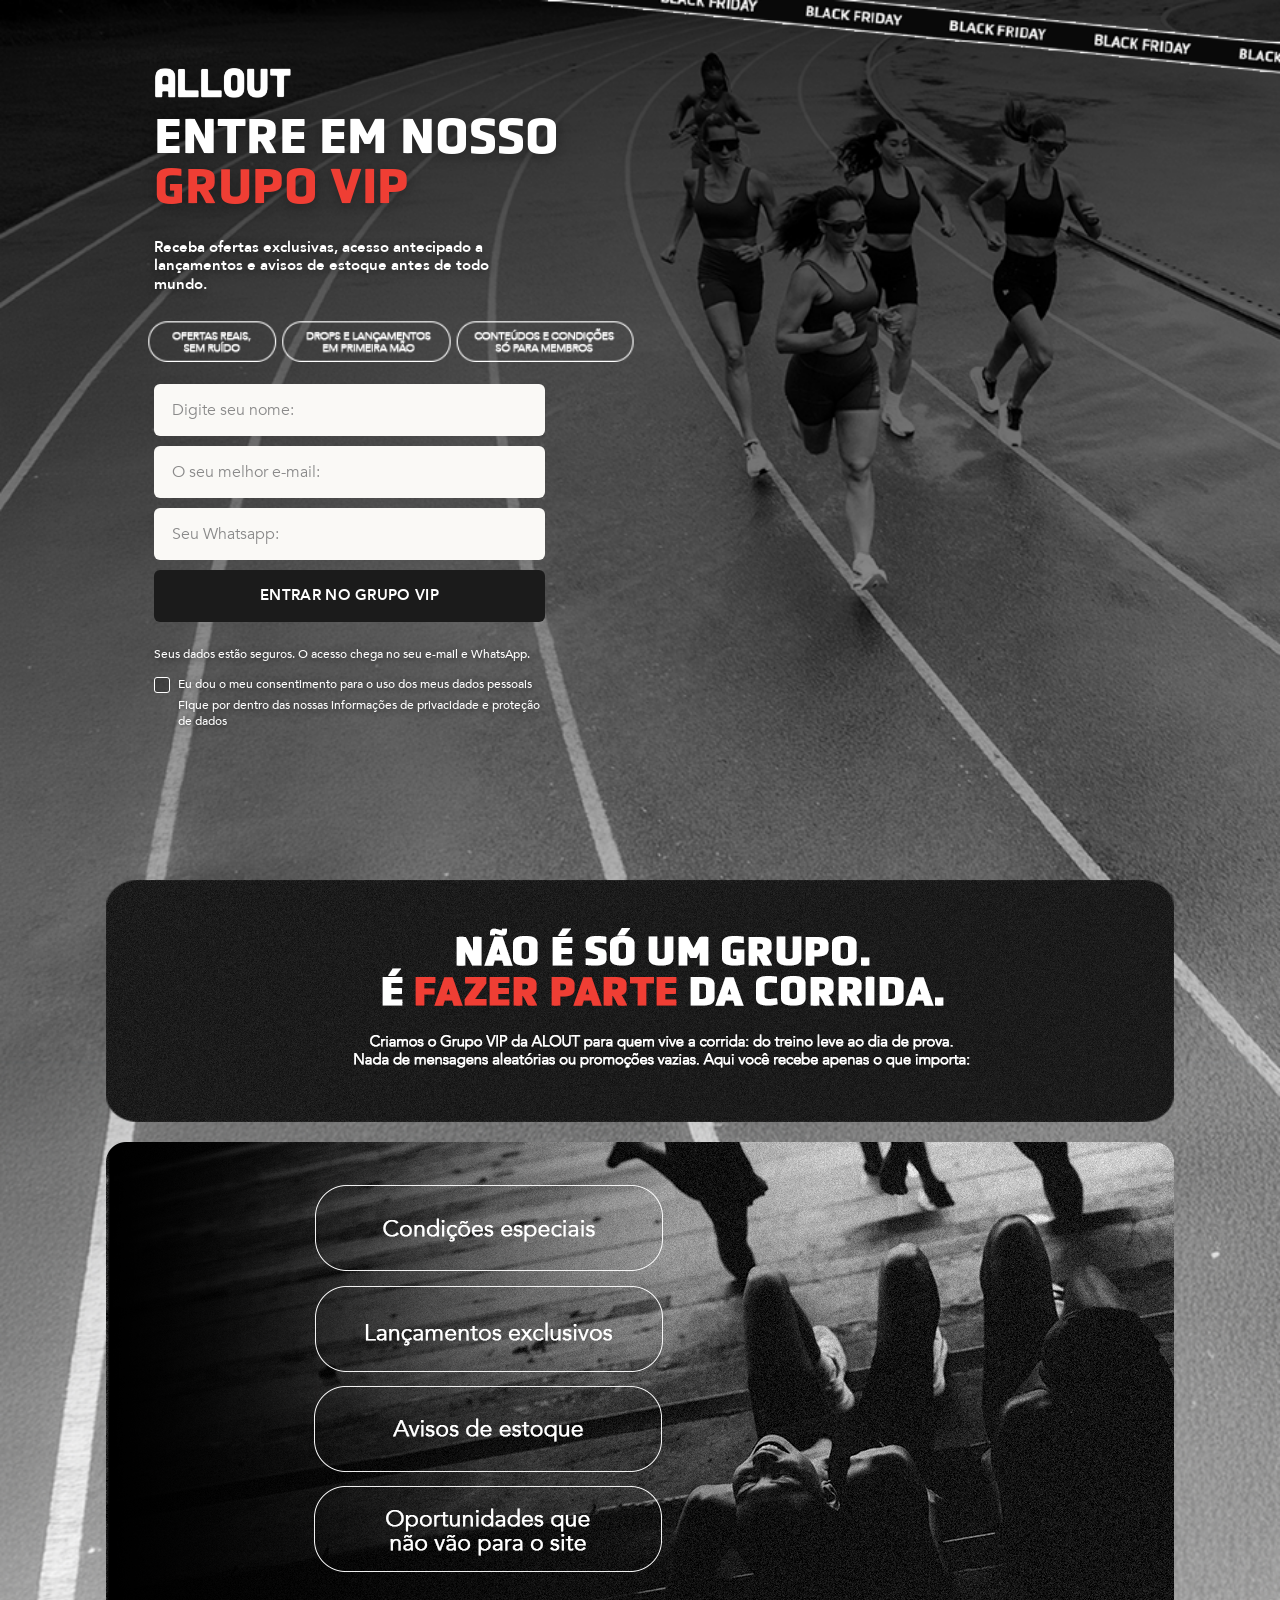
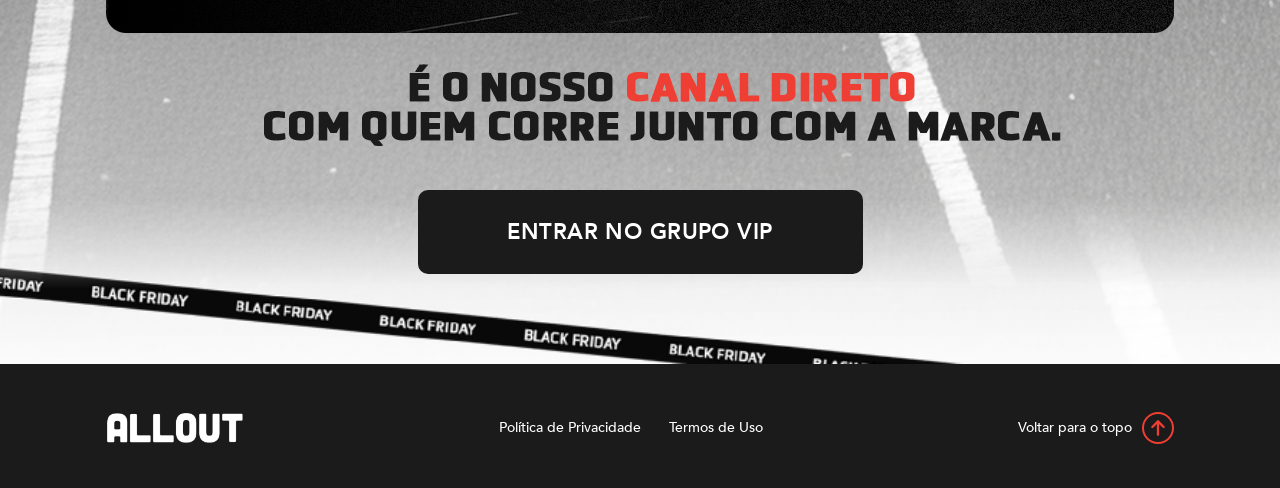
==== index.html @ 3b4098de "Add files via upload" ====
<!DOCTYPE html>
<html lang="pt-BR">
<head>
<meta charset="UTF-8">
<meta name="viewport" content="width=device-width, initial-scale=1.0">
<title>ALL OUT | Grupo VIP Black Friday</title>
<link rel="icon" type="image/png" href="/favicon.png">
<link rel="stylesheet" href="style.css?v=16">
</head>
<body>

<div class="page">

  <header class="hero" id="top">
    <div class="container hero__content">
      <img src="assets/allout_logo_white.png" alt="ALL OUT" class="logo">

      <h1 class="hero__title">Entre em nosso <span class="hero__title-highlight">Grupo VIP</span></h1>

      <p class="hero__lead">
        Receba ofertas exclusivas, acesso antecipado a lançamentos e avisos de estoque antes de todo mundo.
      </p>

      <div class="hero__features">
        <img src="assets/mobile_frame9.png" alt="Ofertas reais, sem ruído. Drops e lançamentos em primeira mão. Conteúdos e condições só para membros." class="hero__features-img hero__features-img--mobile">
        <img src="assets/desktop_frame9.png" alt="Ofertas reais, sem ruído. Drops e lançamentos em primeira mão. Conteúdos e condições só para membros." class="hero__features-img hero__features-img--desktop">
      </div>

      <form class="vip-form" id="vip-form" novalidate>
        <div class="field">
          <input type="text" id="name" name="name" placeholder="Digite seu nome:" autocomplete="name" required>
        </div>
        <div class="field">
          <input type="email" id="email" name="email" placeholder="O seu melhor e-mail:" autocomplete="email" required>
        </div>
        <div class="field">
          <input type="tel" id="whatsapp" name="whatsapp" placeholder="Seu Whatsapp:" autocomplete="tel" required>
        </div>

        <button type="submit" class="btn-cta" id="submit-btn">
          <span class="btn-cta__label">ENTRAR NO GRUPO VIP</span>
        </button>

        <p class="form__note">Seus dados estão seguros. O acesso chega no seu e-mail e WhatsApp.</p>

        <label class="consent">
          <input type="checkbox" id="consent" name="consent" required>
          <span class="consent__box" aria-hidden="true"></span>
          <span>Eu dou o meu consentimento para o uso dos meus dados pessoais</span>
        </label>

        <a href="politica-privacidade" class="privacy-link">Fique por dentro das nossas informações de privacidade e proteção de dados</a>

        <p class="form__status" id="form-status" role="status" aria-live="polite"></p>
      </form>
    </div>
  </header>

  <main class="benefits">
    <div class="container">
      <img
        src="assets/mobile_frame1707478865.png"
        alt="Não é só um grupo. É fazer parte da corrida. Criamos o Grupo VIP da ALOUT para quem vive a corrida: do treino leve ao dia de prova. Nada de mensagens aleatórias ou promoções vazias. Aqui você recebe apenas o que importa: condições especiais, lançamentos exclusivos, avisos de estoque e oportunidades que não vão para o site. É o nosso canal direto com quem corre junto com a marca."
        class="benefits__image benefits__image--mobile">

      <img
        src="assets/desktop_frame1707478858.png"
        alt="Não é só um grupo. É fazer parte da corrida. Criamos o Grupo VIP da ALOUT para quem vive a corrida: do treino leve ao dia de prova. Nada de mensagens aleatórias ou promoções vazias. Aqui você recebe apenas o que importa: condições especiais, lançamentos exclusivos, avisos de estoque e oportunidades que não vão para o site. É o nosso canal direto com quem corre junto com a marca."
        class="benefits__image benefits__image--desktop">

      <button type="button" class="btn-cta btn-cta--secondary" data-scroll-to="name">
        <span class="btn-cta__label">ENTRAR NO GRUPO VIP</span>
      </button>
    </div>
  </main>

</div>

<footer class="site-footer">
  <div class="container footer__inner">
    <img src="assets/allout_logo_white.png" alt="ALL OUT" class="logo logo--footer">

    <nav class="footer__links">
      <a href="politica-privacidade">Política de Privacidade</a>
      <a href="politica-privacidade">Termos de Uso</a>
    </nav>

    <a href="#top" class="back-to-top">
      Voltar para o topo
      <img src="assets/arrow-top.svg" alt="">
    </a>
  </div>
</footer>

<script src="script.js?v=16"></script>
</body>
</html>
---- style.css ----
/* ==========================================================================
   ALL OUT | Grupo VIP | Black Friday 2026
   Cores:  --black #1B1B1B  |  --red #EF3E34
   Fontes: OBVIA Bold (títulos)  |  Avenir (textos e campos)
   ========================================================================== */

/* ---- Fontes ------------------------------------------------------------- */
/* OBVIA Bold (arquivo que já existe na pasta /fonts do projeto) */
@font-face {
  font-family: "Obvia";
  font-weight: 700;
  font-style: normal;
  font-display: swap;
  src: url("fonts/fonnts.com-Obvia_Bold.otf") format("opentype");
}

/* Avenir (extraída do Avenir.ttc: Book, Medium e Heavy) */
@font-face {
  font-family: "Avenir";
  font-weight: 400;
  font-style: normal;
  font-display: swap;
  src: url("fonts/Avenir-Book.woff2") format("woff2");
}
@font-face {
  font-family: "Avenir";
  font-weight: 500;
  font-style: normal;
  font-display: swap;
  src: url("fonts/Avenir-Medium.woff2") format("woff2");
}
@font-face {
  font-family: "Avenir";
  font-weight: 700;
  font-style: normal;
  font-display: swap;
  src: url("fonts/Avenir-Heavy.woff2") format("woff2");
}

/* ---- Tokens ------------------------------------------------------------- */
:root {
  --black: #1B1B1B;
  --red: #EF3E34;
  --white: #FFFFFF;
  --field: #FAF9F6;
  --placeholder: #8A8A8A;

  --font-head: "Obvia", "Archivo Black", "Arial Black", Impact, sans-serif;
  --font-body: "Avenir", "Avenir Next", "Nunito Sans", "Helvetica Neue", Arial, sans-serif;
}

/* ---- Base --------------------------------------------------------------- */
*, *::before, *::after { box-sizing: border-box; }
html { scroll-behavior: smooth; -webkit-text-size-adjust: 100%; }
body {
  margin: 0;
  background: var(--white);
  color: var(--white);
  font-family: var(--font-body);
  font-weight: 400;
  line-height: 1.4;
  -webkit-font-smoothing: antialiased;
}
img { display: block; max-width: 100%; height: auto; }
a { color: inherit; }
button, input { font: inherit; }

.container { width: 100%; margin: 0 auto; }

/* ---- Fundo da página (hero + benefícios) -------------------------------- */
.page {
  position: relative;
  overflow: hidden;
  background: var(--white) url("assets/bg-mobile2.png") center top / 100% auto no-repeat;
}

/* ---- Hero --------------------------------------------------------------- */
.hero {
  padding: 72vw 0 34px; /* proporcional ao bg-mobile2 (100% de largura): o texto sempre começa abaixo das corredoras */
}
.hero__content {
  width: clamp(280px, 63vw, 420px);
}

.logo { width: 92px; height: auto; }

.hero__title {
  margin: 14px 0 0;
  font-family: var(--font-head);
  font-weight: 700;
  font-size: clamp(25px, 7.3vw, 32px);
  line-height: 1.02;
  letter-spacing: 0;
  text-transform: uppercase;
  color: var(--white);
  text-shadow: 0 2px 14px rgba(0, 0, 0, .35);
}
.hero__title-highlight { display: block; color: var(--red); }

.hero__lead {
  margin: 12px 0 0;
  font-weight: 700;
  font-size: 13px;
  line-height: 1.3;
  color: var(--white);
  text-shadow: 0 1px 8px rgba(0, 0, 0, .45);
}

.hero__features { margin: 18px 0 0; }
.hero__features-img { width: 100%; }
.hero__features-img--desktop { display: none; }

/* ---- Formulário --------------------------------------------------------- */
.vip-form { margin-top: 20px; }
.field + .field { margin-top: 10px; }

.field input[type="text"],
.field input[type="email"],
.field input[type="tel"] {
  display: block;
  width: 100%;
  height: 48px;
  padding: 0 16px;
  border: 2px solid transparent;
  border-radius: 6px;
  background: var(--field);
  color: var(--black);
  font-family: var(--font-body);
  font-weight: 500;
  font-size: 16px; /* 16px evita o zoom automático do iOS */
  outline: none;
  transition: border-color .15s ease, box-shadow .15s ease;
}
.field input::placeholder { color: var(--placeholder); font-weight: 400; opacity: 1; }
.field input:focus { border-color: var(--red); }
.field input.is-invalid { border-color: var(--red); box-shadow: 0 0 0 3px rgba(239, 62, 52, .35); }

.btn-cta {
  display: flex;
  align-items: center;
  justify-content: center;
  width: 100%;
  height: 48px;
  margin-top: 10px;
  padding: 0 20px;
  border: 0;
  border-radius: 6px;
  background: var(--black);
  color: var(--white);
  font-family: var(--font-body);
  font-weight: 700;
  font-size: 14px;
  letter-spacing: .02em;
  text-transform: uppercase;
  cursor: pointer;
  transition: background-color .15s ease, transform .15s ease;
}
.btn-cta:hover { background: var(--red); }
.btn-cta:active { transform: translateY(1px); }
.btn-cta:focus-visible { outline: 3px solid var(--red); outline-offset: 3px; }
.btn-cta[disabled] { opacity: .6; cursor: wait; }

.form__note,
.consent,
.privacy-link {
  font-weight: 500;
  font-size: 11.5px;
  line-height: 1.35;
  color: var(--white);
  text-shadow: 0 1px 6px rgba(0, 0, 0, .55);
}
.form__note { margin: 16px 0 0; text-align: center; }

.consent {
  position: relative;
  display: flex;
  align-items: flex-start;
  gap: 8px;
  margin-top: 12px;
  cursor: pointer;
}
.consent input {
  position: absolute;
  opacity: 0;
  width: 16px;
  height: 16px;
  margin: 0;
}
.consent__box {
  flex: 0 0 16px;
  width: 16px;
  height: 16px;
  margin-top: 1px;
  border: 1.5px solid var(--white);
  border-radius: 3px;
  background: rgba(27, 27, 27, .35);
  transition: background-color .15s ease, border-color .15s ease;
}
.consent input:checked + .consent__box {
  background: var(--red) url("data:image/svg+xml,%3Csvg xmlns='http://www.w3.org/2000/svg' viewBox='0 0 16 16'%3E%3Cpath d='M3.5 8.5l3 3 6-6.5' fill='none' stroke='%23fff' stroke-width='2' stroke-linecap='round' stroke-linejoin='round'/%3E%3C/svg%3E") center / 100% no-repeat;
  border-color: var(--red);
}
.consent input:focus-visible + .consent__box { outline: 3px solid var(--red); outline-offset: 2px; }
.consent input.is-invalid + .consent__box { border-color: var(--red); box-shadow: 0 0 0 3px rgba(239, 62, 52, .45); }

.privacy-link {
  display: block;
  margin-top: 4px;
  padding-left: 24px;
  text-decoration: none;
}
.privacy-link:hover { text-decoration: underline; }

.form__status {
  margin: 0;
  font-weight: 700;
  font-size: 13px;
  line-height: 1.35;
}
.form__status:not(:empty) {
  margin-top: 14px;
  padding: 10px 12px;
  border-left: 4px solid var(--white);
  border-radius: 4px;
  background: rgba(27, 27, 27, .88);
}
.form__status.is-error { border-left-color: var(--red); }
.form__status.is-success { border-left-color: #fff; }

/* ---- Benefícios --------------------------------------------------------- */
.hero, .benefits { position: relative; z-index: 1; }
.benefits { padding: 0 0 56px; }
.benefits .container { display: flex; flex-direction: column; align-items: center; }

.benefits__image--mobile { display: block; width: clamp(250px, 58vw, 336px); }
.benefits__image--desktop { display: none; }

.btn-cta--secondary {
  width: clamp(250px, 58vw, 336px);
  margin-top: 28px;
}

/* ---- Rodapé ------------------------------------------------------------- */
.site-footer {
  background: var(--black);
  color: var(--white);
  padding: 40px 20px 36px;
}
.footer__inner {
  display: flex;
  flex-direction: column;
  align-items: center;
  gap: 22px;
  max-width: 1068px;
  text-align: center;
}
.logo--footer { width: 120px; }
.footer__links { display: flex; flex-wrap: wrap; justify-content: center; gap: 8px 28px; }
.footer__links a,
.back-to-top {
  font-weight: 500;
  font-size: 14px;
  color: var(--white);
  text-decoration: none;
}
.footer__links a:hover,
.back-to-top:hover { color: var(--red); }
.back-to-top { display: inline-flex; align-items: center; gap: 10px; }
.back-to-top img { width: 32px; height: 32px; }

/* ==========================================================================
   Desktop
   ========================================================================== */
@media (min-width: 900px) {
  .page {
    background-image: url("assets/bg-desk3.png");
    background-size: cover;
    background-position: center top;
  }
  /* A página acompanha a altura do conteúdo (sem sobra). A fita BLACK FRIDAY do rodapé
     da arte volta como uma faixa no fim da página, com transição suave para o fundo. */
  .page::after {
    content: "";
    position: absolute;
    left: 0; right: 0; bottom: 0;
    height: 13vw;
    background: url("assets/bg-desk3.png") center bottom / 100% auto no-repeat;
    -webkit-mask-image: linear-gradient(to bottom, transparent 0%, #000 55%);
    mask-image: linear-gradient(to bottom, transparent 0%, #000 55%);
    pointer-events: none;
    z-index: 0;
  }

  .hero { padding: 68px 0 150px; }
  .hero__content {
    width: 391px;
    margin: 0 0 0 calc((100% - min(1068px, 92vw)) / 2 + 48px);
  }

  .logo { width: 138px; }

  .hero__title {
    margin-top: 18px;
    font-size: 50px;
    line-height: 1;
    white-space: nowrap;
  }
  .hero__lead { margin-top: 22px; font-size: 15px; line-height: 1.25; }

  .hero__features { margin-top: 26px; }
  .hero__features-img--mobile { display: none; }
  .hero__features-img--desktop {
    display: block;
    width: 764px;
    max-width: none;
    margin-left: -13px;
  }

  .vip-form { margin-top: 22px; }
  .field + .field { margin-top: 10px; }
  .field input[type="text"],
  .field input[type="email"],
  .field input[type="tel"] { height: 52px; }
  .btn-cta { height: 52px; font-size: 15px; }
  .form__note { margin-top: 24px; font-size: 12px; text-align: left; }
  .consent { margin-top: 14px; font-size: 12px; }
  .privacy-link { font-size: 12px; }

  .benefits { padding-bottom: 7vw; }
  .benefits__image--mobile { display: none; }
  .benefits__image--desktop { display: block; width: min(1068px, 92vw); }

  .btn-cta--secondary {
    width: 445px;
    height: 84px;
    margin-top: 44px;
    border-radius: 10px;
    font-size: 22px;
  }

  .site-footer { padding: 48px 20px 44px; }
  .footer__inner { flex-direction: row; justify-content: space-between; text-align: left; }
}
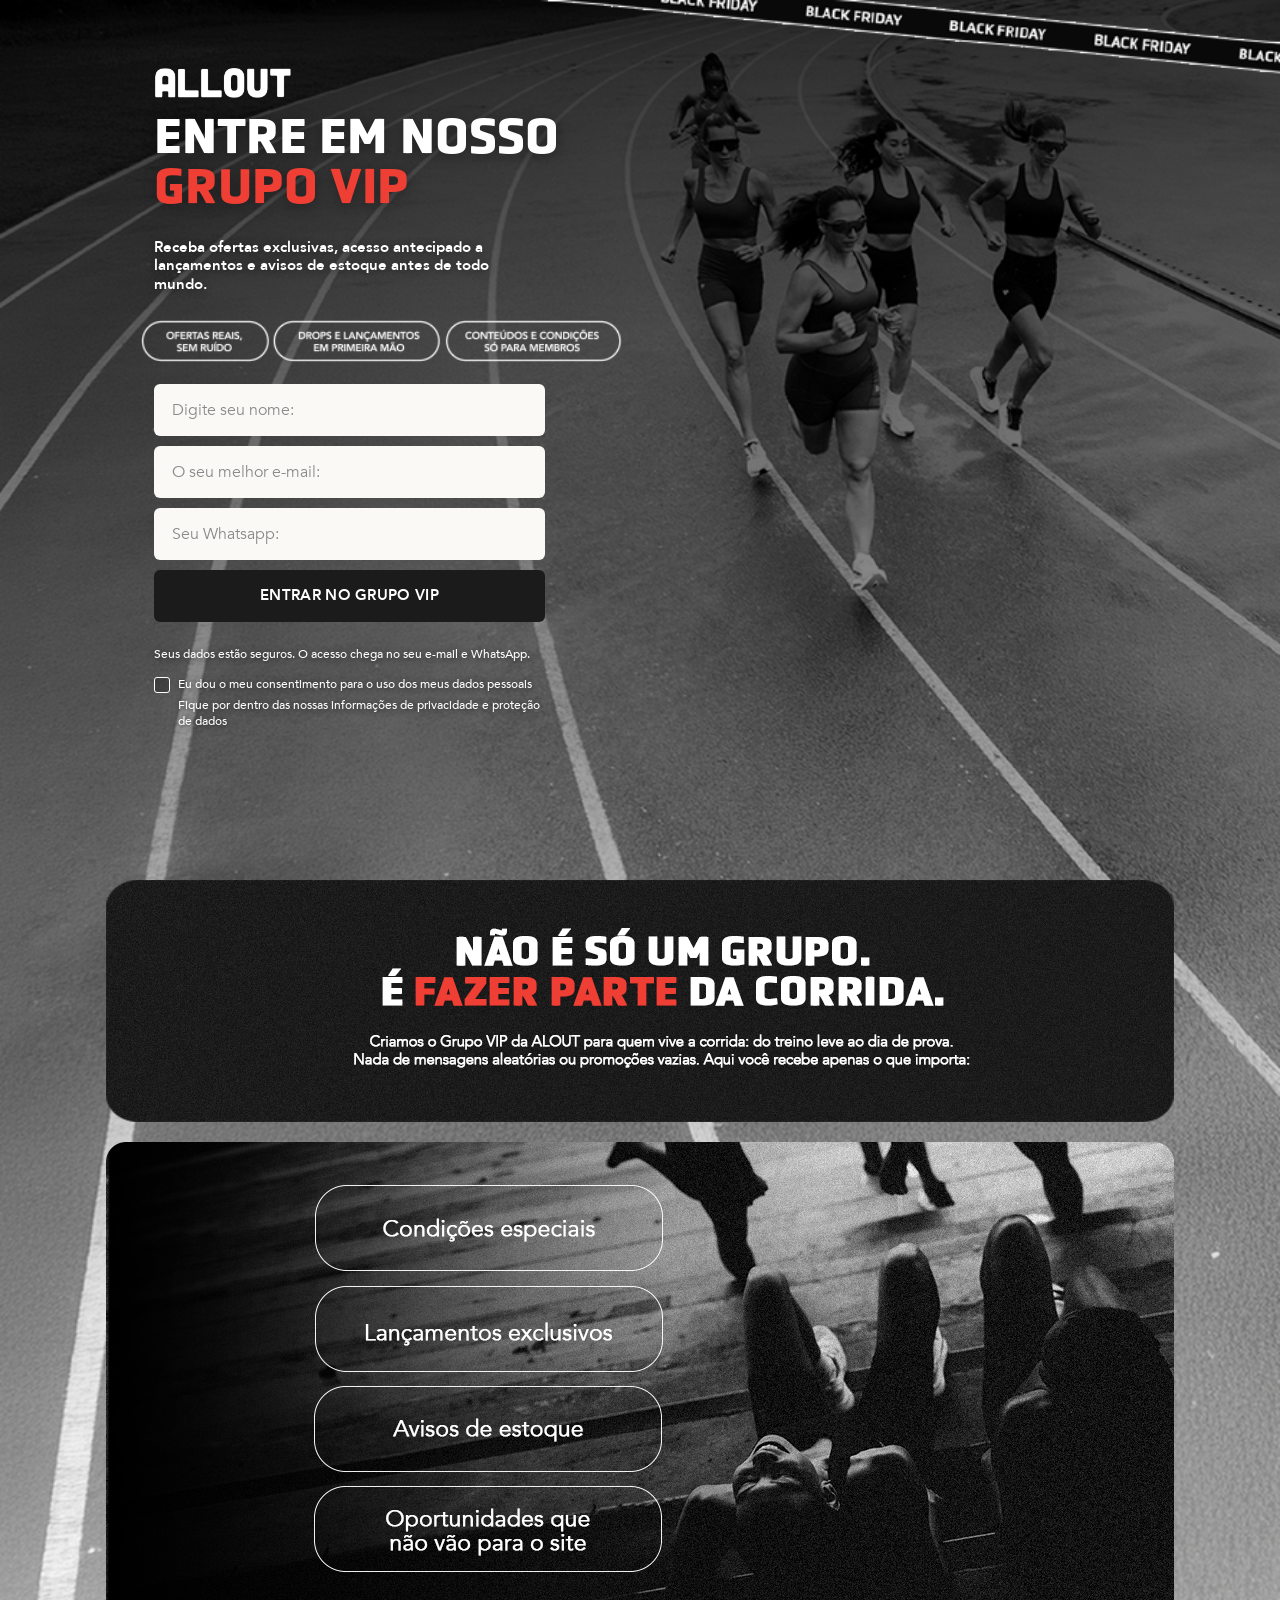
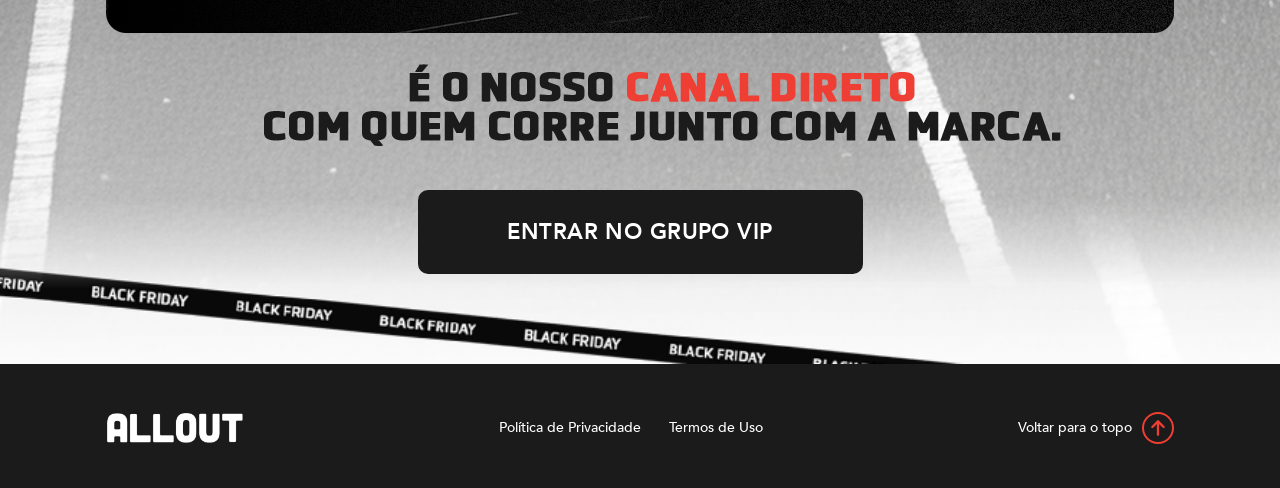
==== commit 436e51bd: "Update index.html" ====
--- a/index.html
+++ b/index.html
@@ -4,7 +4,7 @@
 <meta charset="UTF-8">
 <meta name="viewport" content="width=device-width, initial-scale=1.0">
 <title>ALL OUT | Grupo VIP Black Friday</title>
-<link rel="icon" type="image/png" href="/favicon.png">
+<link rel="icon" type="image/png" href="favicon.png">
 <link rel="stylesheet" href="style.css?v=16">
 </head>
 <body>
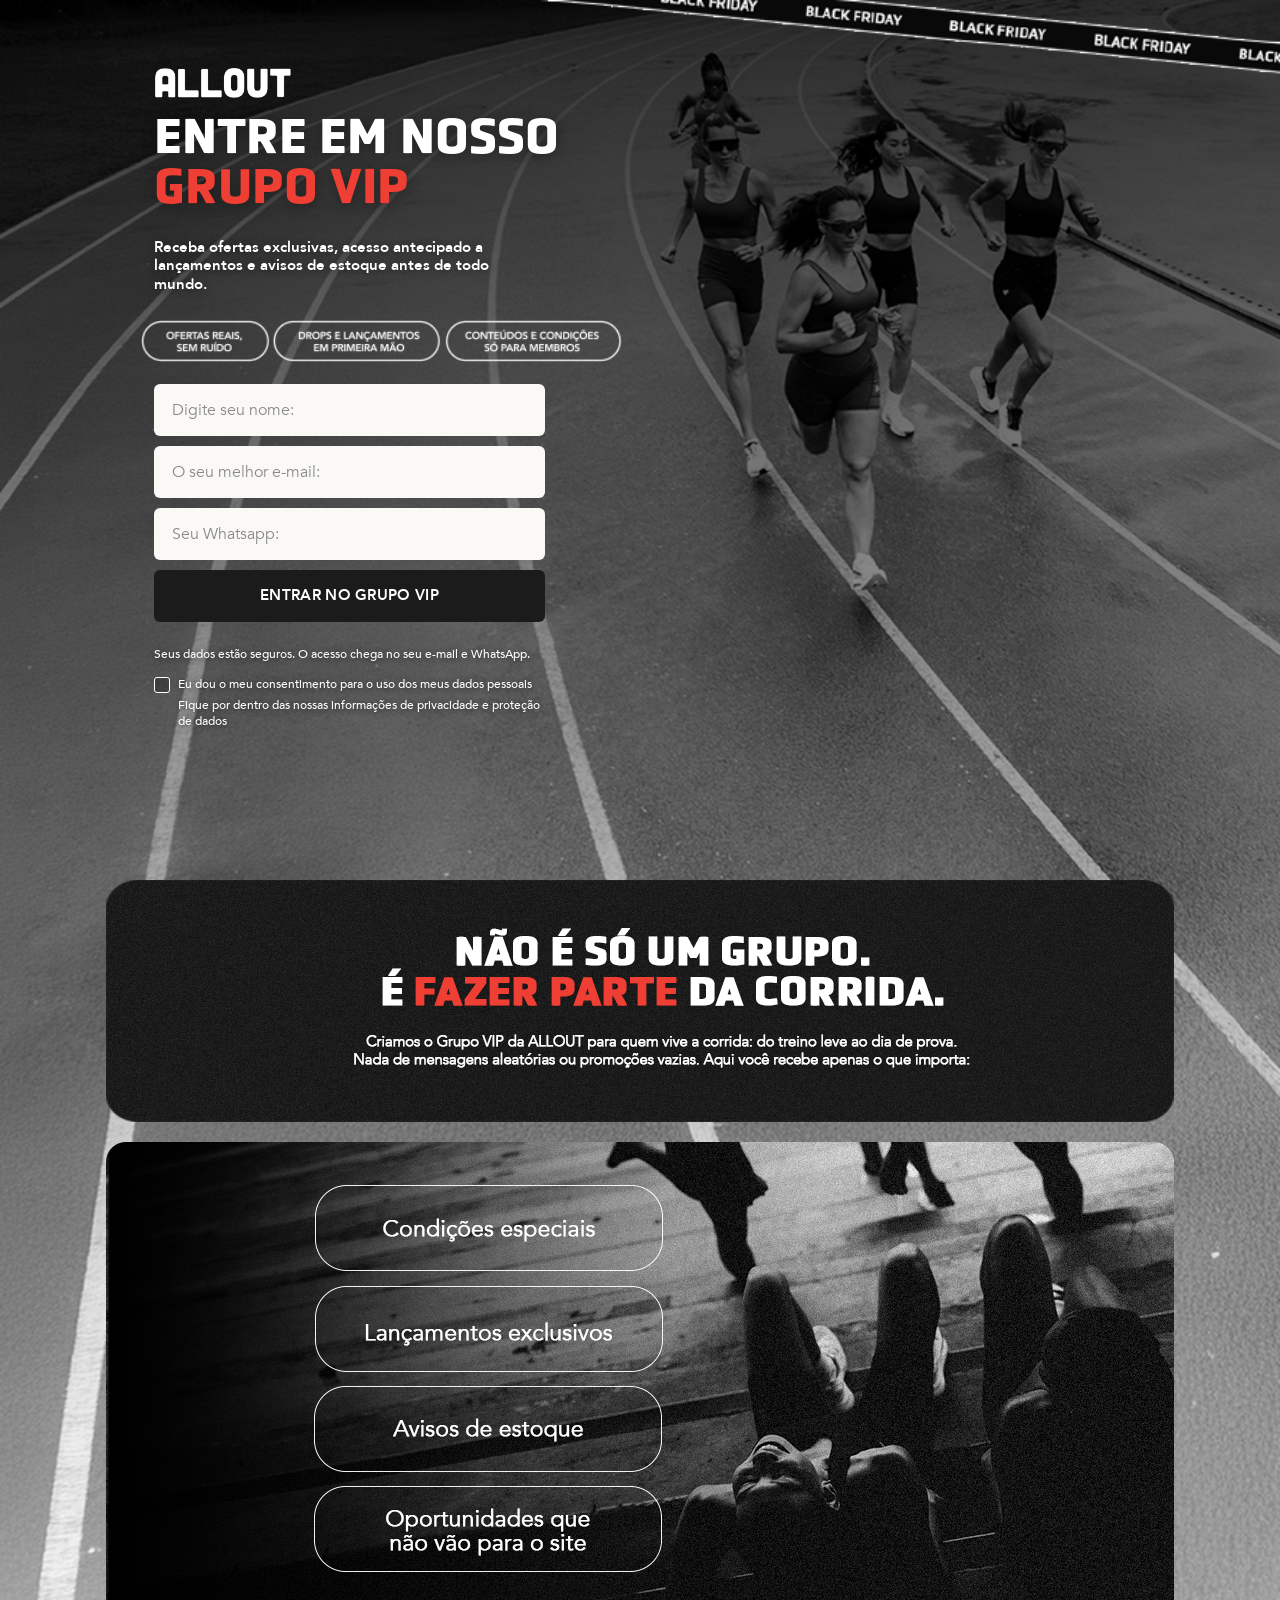
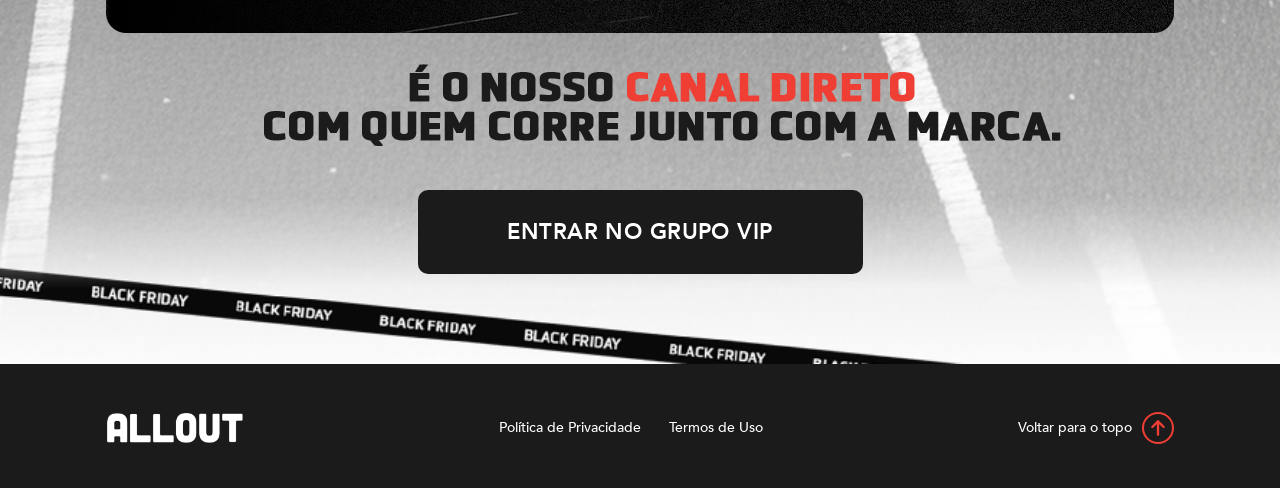
==== commit 4f82068a: "Integrate Facebook Meta Pixel for tracking Added Meta Pixel Code for Facebook tracking." ====
--- a/index.html
+++ b/index.html
@@ -6,6 +6,24 @@
 <title>ALL OUT | Grupo VIP Black Friday</title>
 <link rel="icon" type="image/png" href="favicon.png">
 <link rel="stylesheet" href="style.css?v=16">
+
+<!-- Meta Pixel Code -->
+<script>
+!function(f,b,e,v,n,t,s)
+{if(f.fbq)return;n=f.fbq=function(){n.callMethod?
+n.callMethod.apply(n,arguments):n.queue.push(arguments)};
+if(!f._fbq)f._fbq=n;n.push=n;n.loaded=!0;n.version='2.0';
+n.queue=[];t=b.createElement(e);t.async=!0;
+t.src=v;s=b.getElementsByTagName(e)[0];
+s.parentNode.insertBefore(t,s)}(window, document,'script',
+'https://connect.facebook.net/en_US/fbevents.js');
+fbq('init', '904461491838761');
+fbq('track', 'PageView');
+</script>
+<noscript><img height="1" width="1" style="display:none"
+src="https://www.facebook.com/tr?id=904461491838761&ev=PageView&noscript=1"
+/></noscript>
+<!-- End Meta Pixel Code -->
 </head>
 <body>
 
